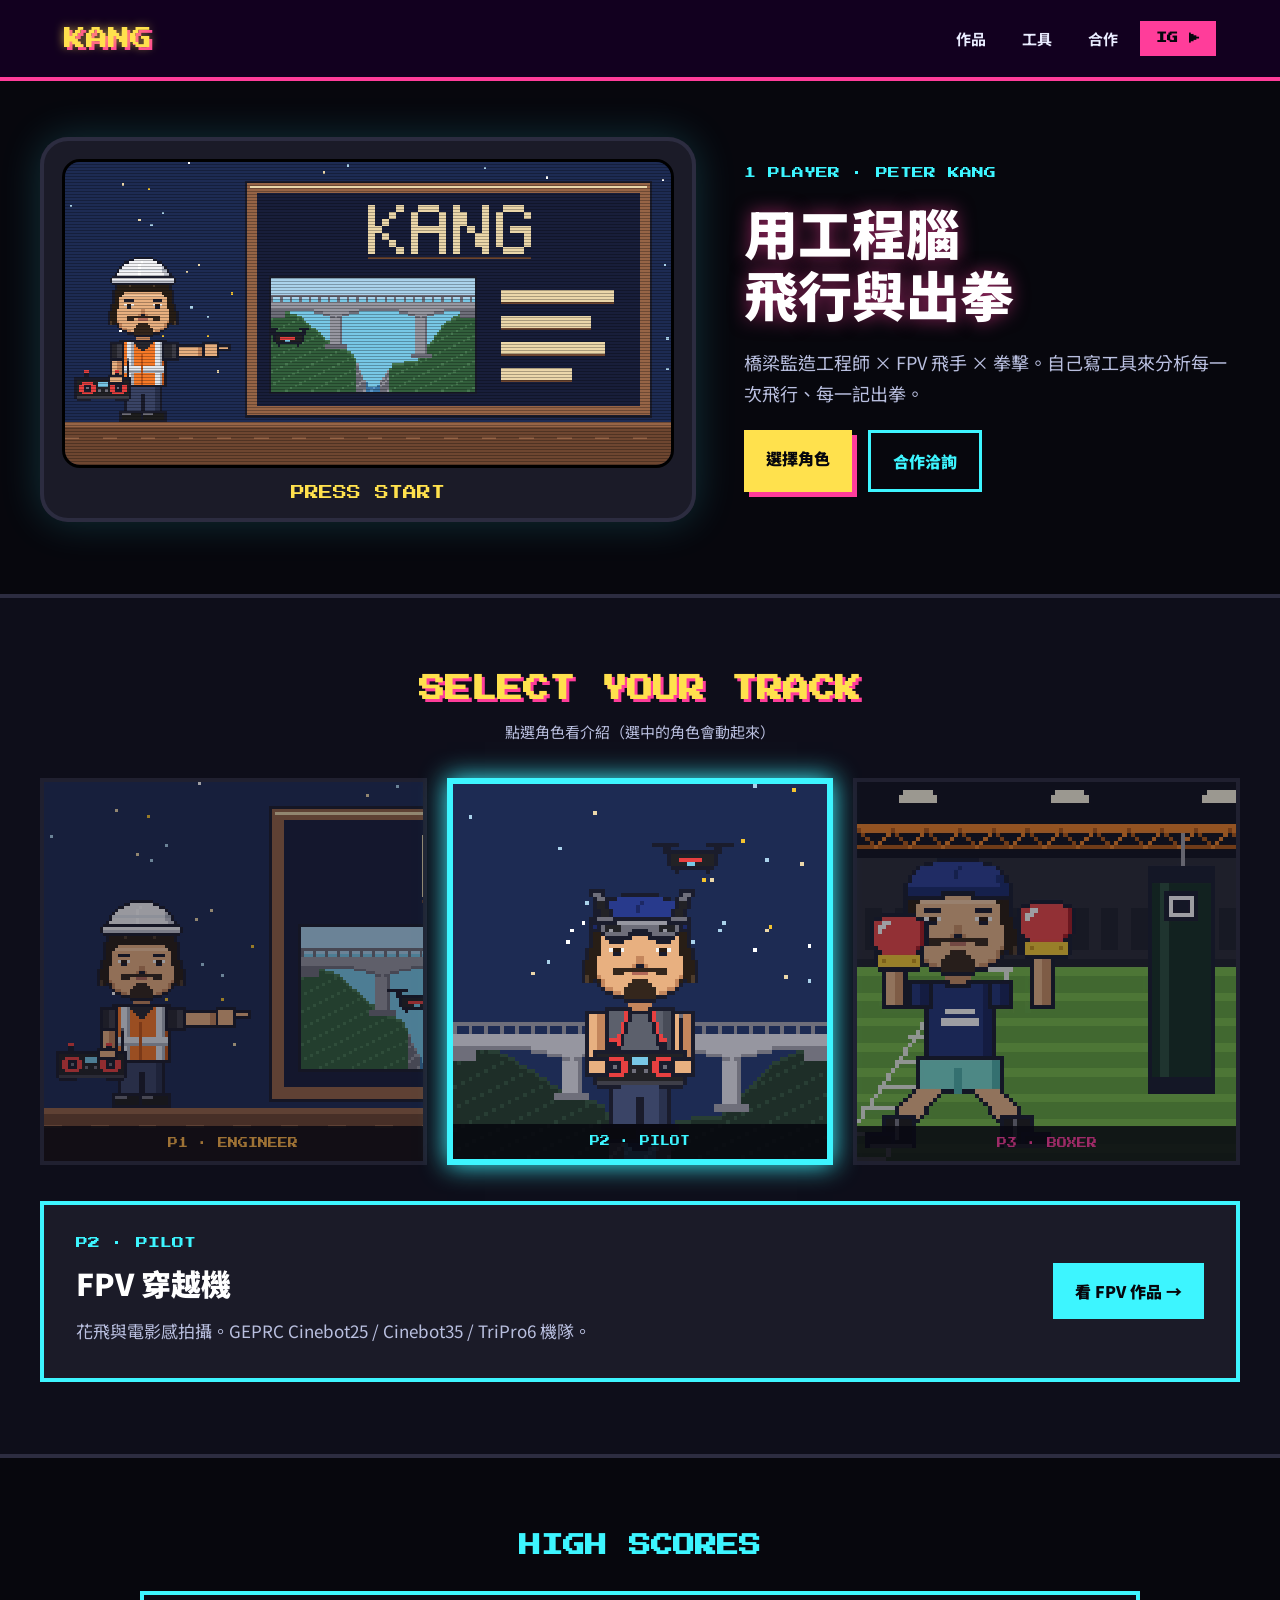
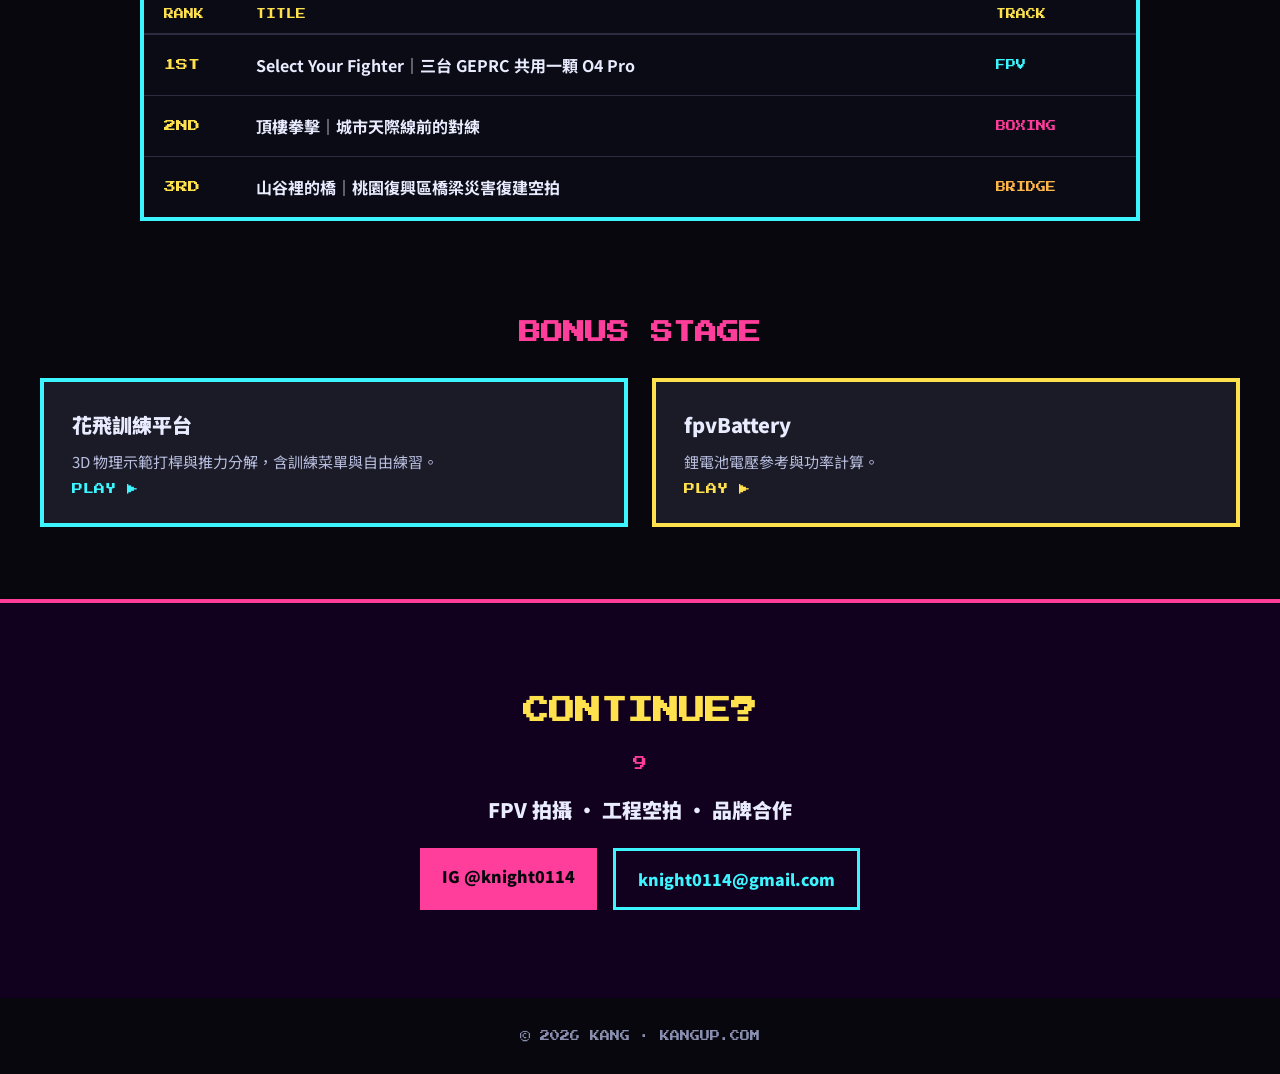
==== index.html @ 14c76903 "kangup.com 個人網站 v0 Co-Authored-By: Claude Sonnet 5.5 <noreply@anthropic.com>  Claude-Session: https:" ====
<!doctype html>
<html lang="zh-Hant">
<head>
<meta charset="utf-8">
<meta name="viewport" content="width=device-width, initial-scale=1">
<title>KANG｜用工程腦飛行與出拳</title>
<meta name="description" content="KANG：橋梁監造工程師 × FPV 飛手 × 拳擊。自己寫工具來分析每一次飛行、每一記出拳。">
<meta property="og:type" content="website">
<meta property="og:title" content="KANG｜用工程腦飛行與出拳">
<meta property="og:description" content="橋梁監造工程師 × FPV 飛手 × 拳擊。">
<meta property="og:image" content="https://kangup.com/assets/kang_banner_hd_final.png">
<link rel="icon" href="assets/kang_favicon_v2.ico">
<link rel="preconnect" href="https://fonts.googleapis.com">
<link rel="preconnect" href="https://fonts.gstatic.com" crossorigin>
<link href="https://fonts.googleapis.com/css2?family=Press+Start+2P&amp;family=Noto+Sans+TC:wght@400;700;900&amp;display=swap" rel="stylesheet">
<link rel="stylesheet" href="css/style.css">
<script type="module" src="js/select.js"></script>
<script type="module" src="js/works.js"></script>
</head>
<body>
<header class="site-header">
  <nav class="nav">
    <a class="logo" href="#top">KANG</a>
    <div class="nav-links">
      <a href="#works">作品</a>
      <a href="#tools">工具</a>
      <a href="#contact">合作</a>
      <a class="ig" href="https://instagram.com/knight0114">IG ▶</a>
    </div>
  </nav>
</header>

<section id="top" class="hero">
  <div class="wrap">
    <div class="cabinet">
      <div class="screen crt">
        <img src="assets/kang_banner_anim_v2.gif" alt="KANG 像素橫幅：戴工程帽的 KANG 指向看板，無人機飛過山谷橋">
      </div>
      <p class="press blink">PRESS START</p>
    </div>
    <div class="hero-text">
      <p class="tag">1 PLAYER · PETER KANG</p>
      <h1>用工程腦<br>飛行與出拳</h1>
      <p class="lead">橋梁監造工程師 × FPV 飛手 × 拳擊。自己寫工具來分析每一次飛行、每一記出拳。</p>
      <div class="btns">
        <a class="btn btn-yellow" href="#select">選擇角色</a>
        <a class="btn btn-line" href="#contact">合作洽詢</a>
      </div>
    </div>
  </div>
</section>

<section id="select" class="select">
  <div class="wrap">
    <div class="select-head">
      <h2>SELECT YOUR TRACK</h2>
      <p>點選角色看介紹（選中的角色會動起來）</p>
    </div>
    <div class="tracks">
      <button type="button" class="sel p1" data-id="p1" aria-pressed="false" aria-label="選擇工程" style="--pos:left center">
        <img class="still" src="assets/kang_banner_hd_final.png" alt="">
        <img class="anim" src="assets/kang_banner_anim_v2.gif" alt="">
        <span class="tagbar">P1 · ENGINEER</span>
      </button>
      <button type="button" class="sel p2" data-id="p2" aria-pressed="true" aria-label="選擇 FPV">
        <img class="still" src="assets/kang_avatar_static.png" alt="">
        <img class="anim" src="assets/kang_avatar_anim_v2.gif" alt="">
        <span class="tagbar">P2 · PILOT</span>
      </button>
      <button type="button" class="sel p3" data-id="p3" aria-pressed="false" aria-label="選擇拳擊">
        <img class="still" src="assets/kang_boxing_guard_side.png" alt="">
        <img class="anim" src="assets/kang_boxing_punch_side.gif" alt="">
        <span class="tagbar">P3 · BOXER</span>
      </button>
    </div>
    <div class="panels">
      <article class="panel p1" data-id="p1">
        <div class="panel-body">
          <p class="code">P1 · ENGINEER</p>
          <h3>工程</h3>
          <p class="desc">橋梁監造工程師，參與桃園復興區橋梁災害復建。</p>
        </div>
        <a class="btn" href="https://instagram.com/knight0114">看工地空拍 →</a>
      </article>
      <article class="panel p2" data-id="p2">
        <div class="panel-body">
          <p class="code">P2 · PILOT</p>
          <h3>FPV 穿越機</h3>
          <p class="desc">花飛與電影感拍攝。GEPRC Cinebot25 / Cinebot35 / TriPro6 機隊。</p>
        </div>
        <a class="btn" href="fpv/">看 FPV 作品 →</a>
      </article>
      <article class="panel p3" data-id="p3">
        <div class="panel-body">
          <p class="code">P3 · BOXER</p>
          <h3>拳擊</h3>
          <p class="desc">每週訓練日記，用姿態分析看自己的出拳。</p>
        </div>
        <a class="btn" href="https://instagram.com/knight0114">看訓練紀錄 →</a>
      </article>
    </div>
  </div>
</section>

<section id="works" class="scores">
  <div class="wrap">
    <h2 class="h-px">HIGH SCORES</h2>
    <div class="board" data-works="featured"></div>
    <noscript><p class="noscript">需要啟用 JavaScript 才能顯示作品榜；也可直接到 <a href="https://instagram.com/knight0114">IG</a> 看。</p></noscript>
  </div>
</section>

<section id="tools" class="bonus">
  <div class="wrap">
    <h2 class="h-px">BONUS STAGE</h2>
    <div class="cards">
      <a class="card" href="https://kang666-hub.github.io/fpv-trainer/">
        <h3>花飛訓練平台</h3>
        <p>3D 物理示範打桿與推力分解，含訓練菜單與自由練習。</p>
        <span class="go">PLAY ▶</span>
      </a>
      <a class="card yellow" href="https://kang666-hub.github.io/fpvBattery/">
        <h3>fpvBattery</h3>
        <p>鋰電池電壓參考與功率計算。</p>
        <span class="go">PLAY ▶</span>
      </a>
    </div>
  </div>
</section>

<section id="contact" class="contact">
  <div class="wrap">
    <h2>CONTINUE?</h2>
    <p class="count blink">9</p>
    <p class="sub">FPV 拍攝 · 工程空拍 · 品牌合作</p>
    <div class="btns">
      <a class="btn btn-pink" href="https://instagram.com/knight0114">IG @knight0114</a>
      <a class="btn btn-line" href="mailto:knight0114@gmail.com">knight0114@gmail.com</a>
    </div>
  </div>
</section>

<footer class="site-footer">© 2026 KANG · KANGUP.COM</footer>
</body>
</html>
---- css/style.css ----
/* KANG 個人網站共用樣式（色彩取自 A2 設計稿） */
:root{
  --bg:#07070d;--panel:#1b1b28;--panel-2:#0e0e1a;--line:#2c2c40;--marquee:#12001f;
  --pink:#ff3d9a;--cyan:#3df5ff;--yellow:#ffe14d;--orange:#ffb547;--text:#e9ecff;--muted:#b9bfdf;
  --px:'Press Start 2P',monospace;
}
*{box-sizing:border-box}
html{scroll-behavior:smooth}
body{margin:0;background:var(--bg);color:var(--text);font-family:'Noto Sans TC',sans-serif;min-height:100vh;overflow-x:hidden}
a{color:var(--cyan)}a:hover{color:#fff}
img{image-rendering:pixelated}
:focus-visible{outline:3px solid var(--yellow);outline-offset:3px}
h1,h2,h3,p{margin:0}
.px{font-family:var(--px)}

.crt{position:relative}
.crt::after{content:"";position:absolute;inset:0;pointer-events:none;background:repeating-linear-gradient(0deg,rgba(0,0,0,.28) 0,rgba(0,0,0,.28) 1px,transparent 1px,transparent 3px)}
@keyframes blink{0%,49%{opacity:1}50%,100%{opacity:0}}
.blink{animation:blink 1.1s steps(1) infinite}
@media (prefers-reduced-motion:reduce){.blink{animation:none}}

/* 導覽列 */
.site-header{background:var(--marquee);border-bottom:4px solid var(--pink)}
.nav{max-width:1200px;margin:0 auto;padding:16px 24px;display:flex;flex-wrap:wrap;align-items:center;justify-content:space-between;gap:16px}
.logo{font-family:var(--px);font-size:22px;text-decoration:none;color:var(--yellow);text-shadow:0 0 10px rgba(255,225,77,.7),3px 3px 0 var(--pink)}
.nav-links{display:flex;flex-wrap:wrap;gap:8px;align-items:center}
.nav-links a{padding:12px 14px;font-size:15px;font-weight:700;text-decoration:none;color:var(--text)}
.nav-links a.ig{padding:12px 16px;font-family:var(--px);font-size:11px;background:var(--pink);color:var(--bg)}

section{padding:72px 24px}
.wrap{max-width:1200px;margin:0 auto}
.h-px{font-family:var(--px);line-height:1.5;text-align:center}

/* 主視覺 */
.hero{padding:56px 24px 72px}
.hero .wrap{display:flex;flex-wrap:wrap;gap:48px;align-items:center}
.cabinet{flex:1 1 560px;min-width:0;background:var(--panel);border-radius:28px;padding:22px;box-shadow:inset 0 0 0 4px var(--line),0 0 40px rgba(61,245,255,.18)}
.screen{border-radius:18px;overflow:hidden;background:#0b1230;border:3px solid #000}
.screen img{width:100%;height:auto;display:block}
.press{margin-top:18px;text-align:center;font-family:var(--px);font-size:14px;color:var(--yellow)}
.hero-text{flex:1 1 400px;min-width:0;display:flex;flex-direction:column;gap:22px}
.hero-text .tag{font-family:var(--px);font-size:12px;color:var(--cyan)}
.hero-text h1{font-size:54px;line-height:1.15;font-weight:900;color:#fff;text-shadow:0 0 18px rgba(255,61,154,.55)}
.hero-text .lead{font-size:18px;line-height:1.7;color:var(--muted)}
.btns{display:flex;flex-wrap:wrap;gap:16px}
.btn{display:inline-block;padding:16px 22px;font-weight:900;text-decoration:none;font-size:16px}
.btn-yellow{background:var(--yellow);color:var(--bg);box-shadow:5px 5px 0 var(--pink)}
.btn-yellow:hover{color:var(--bg)}
.btn-line{border:3px solid var(--cyan);color:var(--cyan)}
.btn-pink{background:var(--pink);color:var(--bg)}
.btn-pink:hover{color:var(--bg)}

/* 選角 */
.select{background:var(--panel-2);border-top:4px solid var(--line);border-bottom:4px solid var(--line)}
.select .wrap{display:flex;flex-direction:column;gap:36px}
.select-head{display:flex;flex-direction:column;gap:12px;align-items:center;text-align:center}
.select-head h2{font-family:var(--px);font-size:26px;line-height:1.5;color:var(--yellow);text-shadow:3px 3px 0 var(--pink)}
.select-head p{font-size:15px;color:var(--muted)}
.tracks{display:grid;grid-template-columns:repeat(3,minmax(0,1fr));gap:20px}
.sel{position:relative;aspect-ratio:1/1;padding:0;background:#0b1230;overflow:hidden;border:4px solid var(--line);opacity:.6;cursor:pointer;font:inherit;color:inherit;min-width:0}
.sel img{position:absolute;inset:0;width:100%;height:100%;object-fit:cover;object-position:var(--pos,center)}
.sel .anim{opacity:0}
.sel .tagbar{position:absolute;left:0;right:0;bottom:0;padding:10px 4px;background:rgba(7,7,13,.85);color:var(--c);font-family:var(--px);font-size:10px;text-align:center;line-height:1.5}
.js .sel[aria-pressed="true"]{border-width:6px;border-color:var(--c);box-shadow:0 0 24px var(--c);opacity:1}
.js .sel[aria-pressed="true"] .anim{opacity:1}
.js .sel[aria-pressed="true"] .still{opacity:0}
/* 無 JS：全部顯示靜態圖，不降低亮度 */
html:not(.js) .sel{opacity:1;cursor:default}
.panels{display:flex;flex-direction:column;gap:20px}
.panel{background:var(--panel);border:4px solid var(--c);padding:32px;display:flex;flex-wrap:wrap;gap:24px;align-items:center;justify-content:space-between}
.js .panel[hidden]{display:none}
.panel-body{flex:1 1 420px;min-width:0;display:flex;flex-direction:column;gap:12px}
.panel .code{font-family:var(--px);font-size:12px;color:var(--c)}
.panel h3{font-size:30px;font-weight:900;color:#fff}
.panel .desc{font-size:17px;line-height:1.7;color:var(--muted)}
.panel .btn{background:var(--c);color:var(--bg)}
.p1{--c:var(--orange)}.p2{--c:var(--cyan)}.p3{--c:var(--pink)}

/* HIGH SCORES */
.scores .wrap{max-width:1000px;display:flex;flex-direction:column;gap:28px}
.scores h2{font-size:22px;color:var(--cyan)}
.board{border:4px solid var(--cyan);background:#0b0b16;font-size:16px}
.row{display:grid;grid-template-columns:80px minmax(0,1fr) 120px;gap:12px;padding:18px 20px;text-decoration:none;color:var(--text);border-bottom:1px solid var(--line);align-items:center}
.row:last-child{border-bottom:0}
.row.head{padding:14px 20px;font-family:var(--px);font-size:10px;color:var(--yellow);border-bottom:2px solid var(--line)}
.row .rank{font-family:var(--px);font-size:12px;color:var(--yellow)}
.row .ttl{font-weight:700;overflow-wrap:anywhere}
.row .trk{font-family:var(--px);font-size:10px}
.t-fpv{color:var(--cyan)}.t-boxing{color:var(--pink)}.t-engineering{color:var(--orange)}

/* BONUS / 卡片 */
.bonus{padding:24px 24px 72px}
.bonus h2{font-size:22px;color:var(--pink);margin-bottom:28px}
.cards{display:grid;grid-template-columns:repeat(auto-fit,minmax(min(300px,100%),1fr));gap:24px}
.card{text-decoration:none;color:var(--text);background:var(--panel);border:4px solid var(--cyan);padding:28px;display:flex;flex-direction:column;gap:10px;min-width:0}
.card.yellow{border-color:var(--yellow)}
.card h3{font-size:20px;font-weight:900}
.card p{font-size:15px;line-height:1.7;color:var(--muted)}
.card .go{font-family:var(--px);font-size:11px;color:var(--cyan)}
.card.yellow .go{color:var(--yellow)}
.card .thumb{aspect-ratio:16/9;background:var(--panel-2);border:2px dashed var(--line);display:flex;align-items:center;justify-content:center;color:var(--muted);font-size:14px;overflow:hidden}
.card .thumb img{width:100%;height:100%;object-fit:cover}
.card.soon{opacity:.85}
.card.soon .go{color:var(--muted)}

/* CONTINUE */
.contact{padding:88px 24px;background:var(--marquee);border-top:4px solid var(--pink)}
.contact .wrap{max-width:900px;display:flex;flex-direction:column;gap:24px;align-items:center;text-align:center}
.contact h2{font-family:var(--px);font-size:26px;line-height:1.6;color:var(--yellow)}
.contact .count{font-family:var(--px);font-size:14px;color:var(--pink)}
.contact .sub{font-size:20px;font-weight:900}
.contact .btns{justify-content:center}
.contact .btn{overflow-wrap:anywhere}

footer.site-footer{padding:28px 24px;text-align:center;font-family:var(--px);font-size:10px;color:#8a8fb0;line-height:2}

/* 內頁 */
.page{padding:56px 24px 72px}
.page .wrap{display:flex;flex-direction:column;gap:40px}
.page h1{font-family:var(--px);font-size:26px;line-height:1.5;color:var(--yellow);text-shadow:3px 3px 0 var(--pink)}
.page h2{font-family:var(--px);font-size:16px;line-height:1.6;color:var(--cyan)}
.page .intro{font-size:17px;line-height:1.7;color:var(--muted)}
.fleet{list-style:none;margin:16px 0 0;padding:0;display:grid;grid-template-columns:repeat(auto-fit,minmax(min(220px,100%),1fr));gap:12px}
.fleet li{background:var(--panel);border-left:6px solid var(--cyan);padding:14px 16px;font-weight:700}
.noscript{color:var(--muted)}

@media (max-width:600px){
  section{padding:48px 16px}
  .hero{padding:32px 16px 48px}
  .nav{padding:12px 16px}
  .hero .wrap{gap:28px}
  .cabinet{padding:12px;border-radius:18px}
  .hero-text h1{font-size:36px}
  .hero-text .lead{font-size:16px}
  .select-head h2{font-size:15px}
  .tracks{gap:8px}
  .sel{border-width:3px}
  .js .sel[aria-pressed="true"]{border-width:4px}
  .sel .tagbar{font-size:7px;padding:8px 2px}
  .panel{padding:20px}
  .panel h3{font-size:24px}
  .row{grid-template-columns:44px minmax(0,1fr) 62px;gap:8px;padding:14px 12px}
  .row .rank{font-size:9px}
  .row .trk,.row.head{font-size:8px}
  .row.head{padding:12px}
  .scores h2,.bonus h2{font-size:16px}
  .contact h2{font-size:18px}
  .card{padding:20px}
  .page h1{font-size:18px}
  .footer-text{font-size:8px}
}
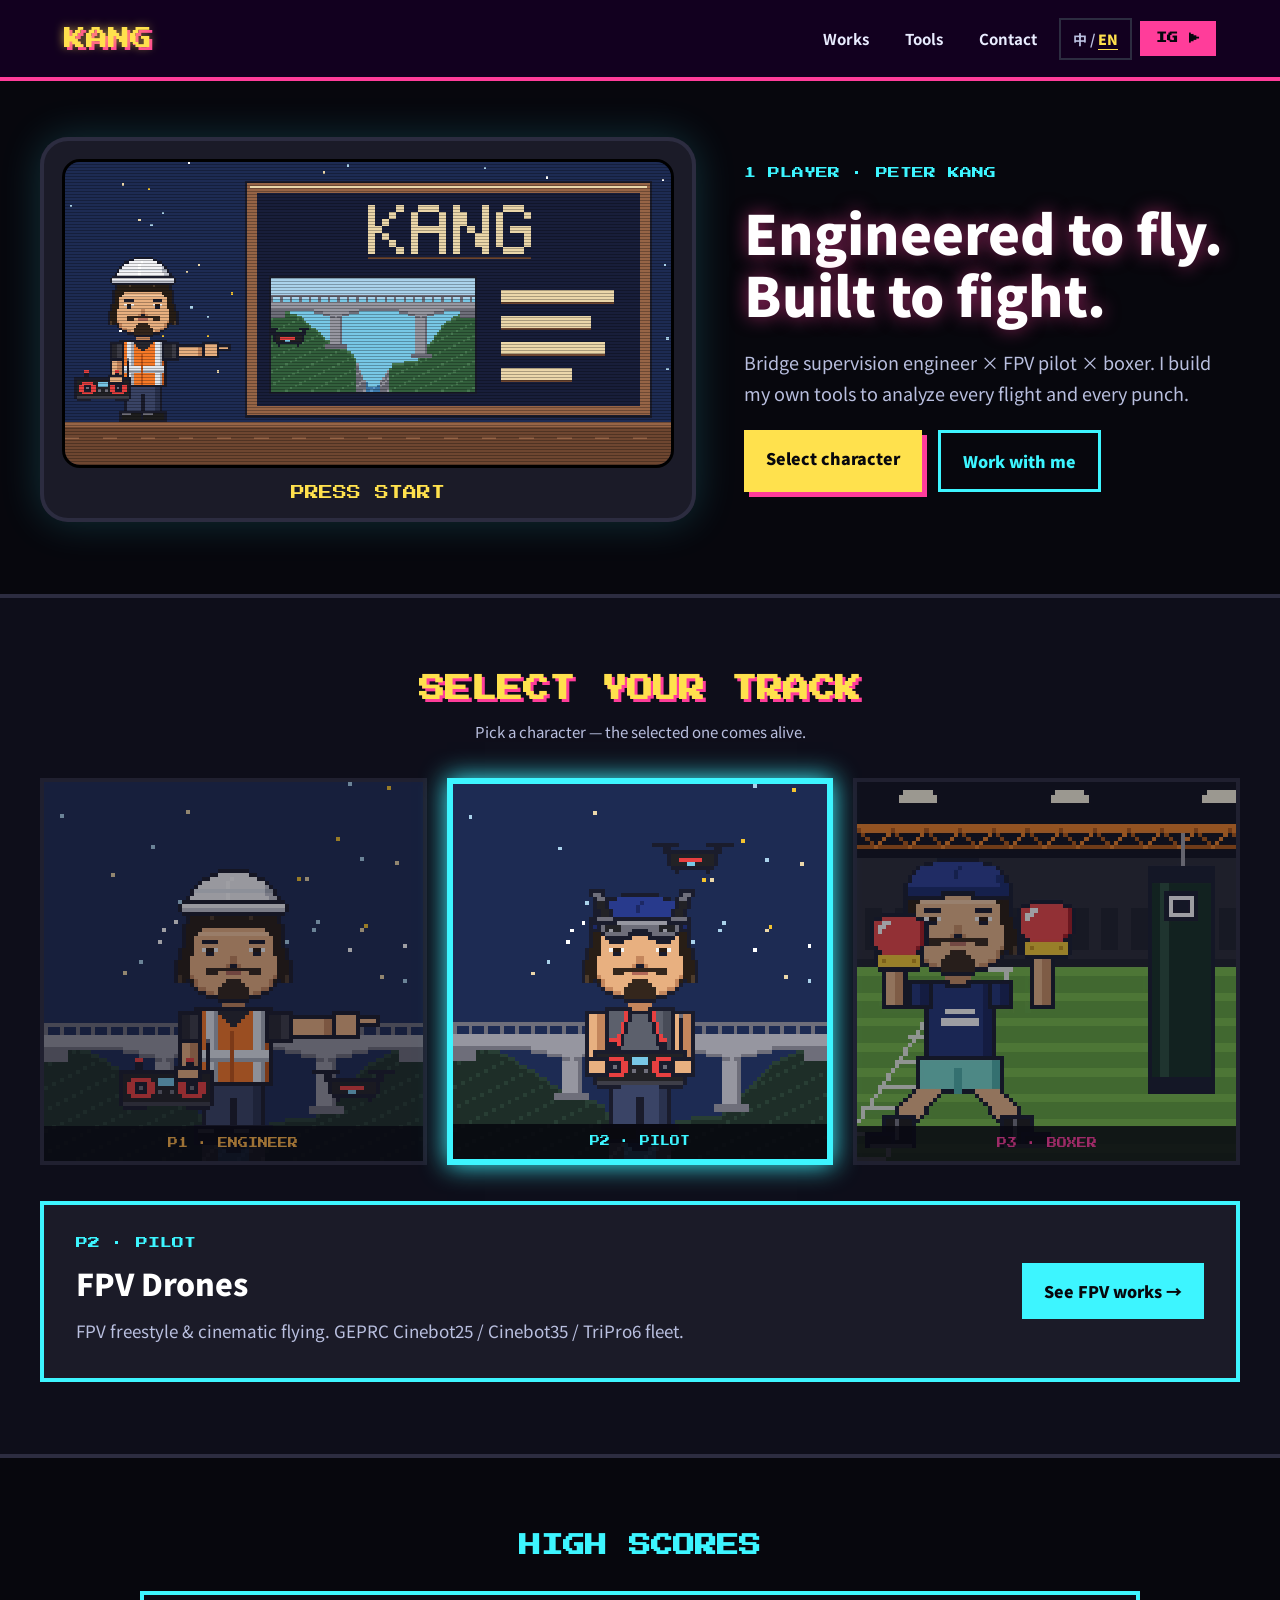
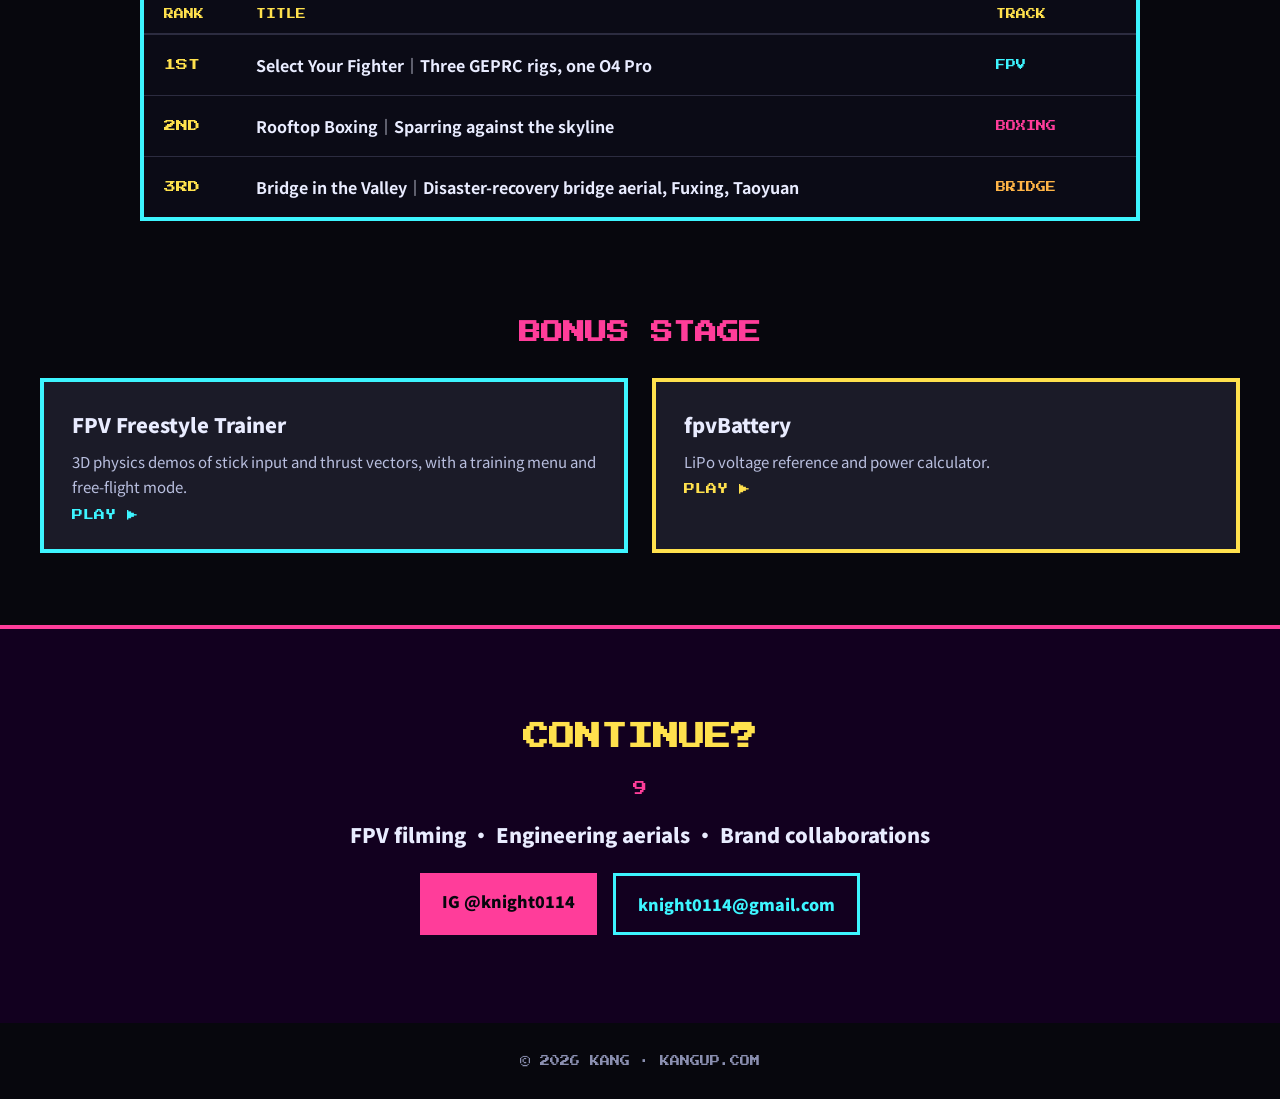
==== commit c2e52e68: "v0.1：P1 改用方形工程師素材、加入中英切換與手機導覽列調整 Co-Authored-By: Claude Sonnet 5.5 <noreply@anthropic.com>  Claude-S" ====
--- a/index.html
+++ b/index.html
@@ -3,17 +3,18 @@
 <head>
 <meta charset="utf-8">
 <meta name="viewport" content="width=device-width, initial-scale=1">
-<title>KANG｜用工程腦飛行與出拳</title>
-<meta name="description" content="KANG：橋梁監造工程師 × FPV 飛手 × 拳擊。自己寫工具來分析每一次飛行、每一記出拳。">
+<title data-i18n="home.title">KANG｜用工程腦飛行與出拳</title>
+<meta name="description" data-i18n-content="home.desc" content="KANG：橋梁監造工程師 × FPV 飛手 × 拳擊。自己寫工具來分析每一次飛行、每一記出拳。">
 <meta property="og:type" content="website">
-<meta property="og:title" content="KANG｜用工程腦飛行與出拳">
-<meta property="og:description" content="橋梁監造工程師 × FPV 飛手 × 拳擊。">
+<meta property="og:title" data-i18n-content="home.title" content="KANG｜用工程腦飛行與出拳">
+<meta property="og:description" data-i18n-content="home.ogdesc" content="橋梁監造工程師 × FPV 飛手 × 拳擊。">
 <meta property="og:image" content="https://kangup.com/assets/kang_banner_hd_final.png">
 <link rel="icon" href="assets/kang_favicon_v2.ico">
 <link rel="preconnect" href="https://fonts.googleapis.com">
 <link rel="preconnect" href="https://fonts.gstatic.com" crossorigin>
 <link href="https://fonts.googleapis.com/css2?family=Press+Start+2P&amp;family=Noto+Sans+TC:wght@400;700;900&amp;display=swap" rel="stylesheet">
 <link rel="stylesheet" href="css/style.css">
+<script type="module" src="js/i18n.js"></script>
 <script type="module" src="js/select.js"></script>
 <script type="module" src="js/works.js"></script>
 </head>
@@ -22,9 +23,10 @@
   <nav class="nav">
     <a class="logo" href="#top">KANG</a>
     <div class="nav-links">
-      <a href="#works">作品</a>
-      <a href="#tools">工具</a>
-      <a href="#contact">合作</a>
+      <a href="#works" data-i18n="nav.works">作品</a>
+      <a href="#tools" data-i18n="nav.tools">工具</a>
+      <a href="#contact" data-i18n="nav.contact">合作</a>
+      <button type="button" class="lang" id="lang-toggle" aria-label="切換語言 / Switch language"><span class="l-zh">中</span> / <span class="l-en">EN</span></button>
       <a class="ig" href="https://instagram.com/knight0114">IG ▶</a>
     </div>
   </nav>
@@ -34,17 +36,17 @@
   <div class="wrap">
     <div class="cabinet">
       <div class="screen crt">
-        <img src="assets/kang_banner_anim_v2.gif" alt="KANG 像素橫幅：戴工程帽的 KANG 指向看板，無人機飛過山谷橋">
+        <img src="assets/kang_banner_anim_v2.gif" data-i18n-alt="hero.alt" alt="KANG 像素橫幅：戴工程帽的 KANG 指向看板，無人機飛過山谷橋">
       </div>
       <p class="press blink">PRESS START</p>
     </div>
     <div class="hero-text">
       <p class="tag">1 PLAYER · PETER KANG</p>
-      <h1>用工程腦<br>飛行與出拳</h1>
-      <p class="lead">橋梁監造工程師 × FPV 飛手 × 拳擊。自己寫工具來分析每一次飛行、每一記出拳。</p>
+      <h1 data-i18n-html="hero.h1">用工程腦<br>飛行與出拳</h1>
+      <p class="lead" data-i18n="hero.lead">橋梁監造工程師 × FPV 飛手 × 拳擊。自己寫工具來分析每一次飛行、每一記出拳。</p>
       <div class="btns">
-        <a class="btn btn-yellow" href="#select">選擇角色</a>
-        <a class="btn btn-line" href="#contact">合作洽詢</a>
+        <a class="btn btn-yellow" href="#select" data-i18n="hero.btn.select">選擇角色</a>
+        <a class="btn btn-line" href="#contact" data-i18n="hero.btn.contact">合作洽詢</a>
       </div>
     </div>
   </div>
@@ -54,20 +56,20 @@
   <div class="wrap">
     <div class="select-head">
       <h2>SELECT YOUR TRACK</h2>
-      <p>點選角色看介紹（選中的角色會動起來）</p>
+      <p data-i18n="select.hint">點選角色看介紹（選中的角色會動起來）</p>
     </div>
     <div class="tracks">
-      <button type="button" class="sel p1" data-id="p1" aria-pressed="false" aria-label="選擇工程" style="--pos:left center">
-        <img class="still" src="assets/kang_banner_hd_final.png" alt="">
-        <img class="anim" src="assets/kang_banner_anim_v2.gif" alt="">
+      <button type="button" class="sel p1" data-id="p1" aria-pressed="false" data-i18n-aria="p1.aria" aria-label="選擇工程">
+        <img class="still" src="assets/kang_engineer_static.png" alt="">
+        <img class="anim" src="assets/kang_engineer_anim.gif" alt="">
         <span class="tagbar">P1 · ENGINEER</span>
       </button>
-      <button type="button" class="sel p2" data-id="p2" aria-pressed="true" aria-label="選擇 FPV">
+      <button type="button" class="sel p2" data-id="p2" aria-pressed="true" data-i18n-aria="p2.aria" aria-label="選擇 FPV">
         <img class="still" src="assets/kang_avatar_static.png" alt="">
         <img class="anim" src="assets/kang_avatar_anim_v2.gif" alt="">
         <span class="tagbar">P2 · PILOT</span>
       </button>
-      <button type="button" class="sel p3" data-id="p3" aria-pressed="false" aria-label="選擇拳擊">
+      <button type="button" class="sel p3" data-id="p3" aria-pressed="false" data-i18n-aria="p3.aria" aria-label="選擇拳擊">
         <img class="still" src="assets/kang_boxing_guard_side.png" alt="">
         <img class="anim" src="assets/kang_boxing_punch_side.gif" alt="">
         <span class="tagbar">P3 · BOXER</span>
@@ -77,26 +79,26 @@
       <article class="panel p1" data-id="p1">
         <div class="panel-body">
           <p class="code">P1 · ENGINEER</p>
-          <h3>工程</h3>
-          <p class="desc">橋梁監造工程師，參與桃園復興區橋梁災害復建。</p>
+          <h3 data-i18n="p1.title">工程</h3>
+          <p class="desc" data-i18n="p1.desc">橋梁監造工程師，參與桃園復興區橋梁災害復建。</p>
         </div>
-        <a class="btn" href="https://instagram.com/knight0114">看工地空拍 →</a>
+        <a class="btn" href="https://instagram.com/knight0114" data-i18n="p1.cta">看工地空拍 →</a>
       </article>
       <article class="panel p2" data-id="p2">
         <div class="panel-body">
           <p class="code">P2 · PILOT</p>
-          <h3>FPV 穿越機</h3>
-          <p class="desc">花飛與電影感拍攝。GEPRC Cinebot25 / Cinebot35 / TriPro6 機隊。</p>
+          <h3 data-i18n="p2.title">FPV 穿越機</h3>
+          <p class="desc" data-i18n="p2.desc">花飛與電影感拍攝。GEPRC Cinebot25 / Cinebot35 / TriPro6 機隊。</p>
         </div>
-        <a class="btn" href="fpv/">看 FPV 作品 →</a>
+        <a class="btn" href="fpv/" data-i18n="p2.cta">看 FPV 作品 →</a>
       </article>
       <article class="panel p3" data-id="p3">
         <div class="panel-body">
           <p class="code">P3 · BOXER</p>
-          <h3>拳擊</h3>
-          <p class="desc">每週訓練日記，用姿態分析看自己的出拳。</p>
+          <h3 data-i18n="p3.title">拳擊</h3>
+          <p class="desc" data-i18n="p3.desc">每週訓練日記，用姿態分析看自己的出拳。</p>
         </div>
-        <a class="btn" href="https://instagram.com/knight0114">看訓練紀錄 →</a>
+        <a class="btn" href="https://instagram.com/knight0114" data-i18n="p3.cta">看訓練紀錄 →</a>
       </article>
     </div>
   </div>
@@ -115,13 +117,13 @@
     <h2 class="h-px">BONUS STAGE</h2>
     <div class="cards">
       <a class="card" href="https://kang666-hub.github.io/fpv-trainer/">
-        <h3>花飛訓練平台</h3>
-        <p>3D 物理示範打桿與推力分解，含訓練菜單與自由練習。</p>
+        <h3 data-i18n="bonus.trainer.title">花飛訓練平台</h3>
+        <p data-i18n="bonus.trainer.desc">3D 物理示範打桿與推力分解，含訓練菜單與自由練習。</p>
         <span class="go">PLAY ▶</span>
       </a>
       <a class="card yellow" href="https://kang666-hub.github.io/fpvBattery/">
         <h3>fpvBattery</h3>
-        <p>鋰電池電壓參考與功率計算。</p>
+        <p data-i18n="bonus.battery.desc">鋰電池電壓參考與功率計算。</p>
         <span class="go">PLAY ▶</span>
       </a>
     </div>
@@ -132,7 +134,7 @@
   <div class="wrap">
     <h2>CONTINUE?</h2>
     <p class="count blink">9</p>
-    <p class="sub">FPV 拍攝 · 工程空拍 · 品牌合作</p>
+    <p class="sub" data-i18n="contact.sub">FPV 拍攝 · 工程空拍 · 品牌合作</p>
     <div class="btns">
       <a class="btn btn-pink" href="https://instagram.com/knight0114">IG @knight0114</a>
       <a class="btn btn-line" href="mailto:knight0114@gmail.com">knight0114@gmail.com</a>
--- a/css/style.css
+++ b/css/style.css
@@ -149,3 +149,22 @@
   .page h1{font-size:18px}
   .footer-text{font-size:8px}
 }
+
+/* 中英切換按鈕（需要 JS，無 JS 時隱藏） */
+.nav-links .lang{display:none;padding:12px 12px;background:transparent;border:2px solid var(--line);color:var(--muted);font:700 14px/1 'Noto Sans TC',sans-serif;cursor:pointer}
+.js .nav-links .lang{display:inline-block}
+.lang:hover{border-color:var(--cyan)}
+html[lang="zh-Hant"] .lang .l-zh,html[lang="en"] .lang .l-en{font-weight:900;color:var(--yellow);text-decoration:underline;text-underline-offset:4px}
+
+/* 手機導覽列：KANG、連結、中/EN、IG 維持同一行 */
+@media (max-width:600px){
+  .nav{flex-wrap:nowrap;gap:6px;padding:10px 12px}
+  .logo{font-size:17px;text-shadow:0 0 8px rgba(255,225,77,.6),2px 2px 0 var(--pink)}
+  .nav-links{flex-wrap:nowrap;gap:2px;min-width:0}
+  .nav-links a{padding:10px 5px;font-size:13px;white-space:nowrap}
+  .nav-links a.ig{padding:10px 8px;font-size:9px}
+  .nav-links .lang{padding:8px 7px;font-size:12px;margin:0 2px;white-space:nowrap}
+}
+@media (max-width:359px){
+  .nav-links a:not(.ig){display:none}
+}
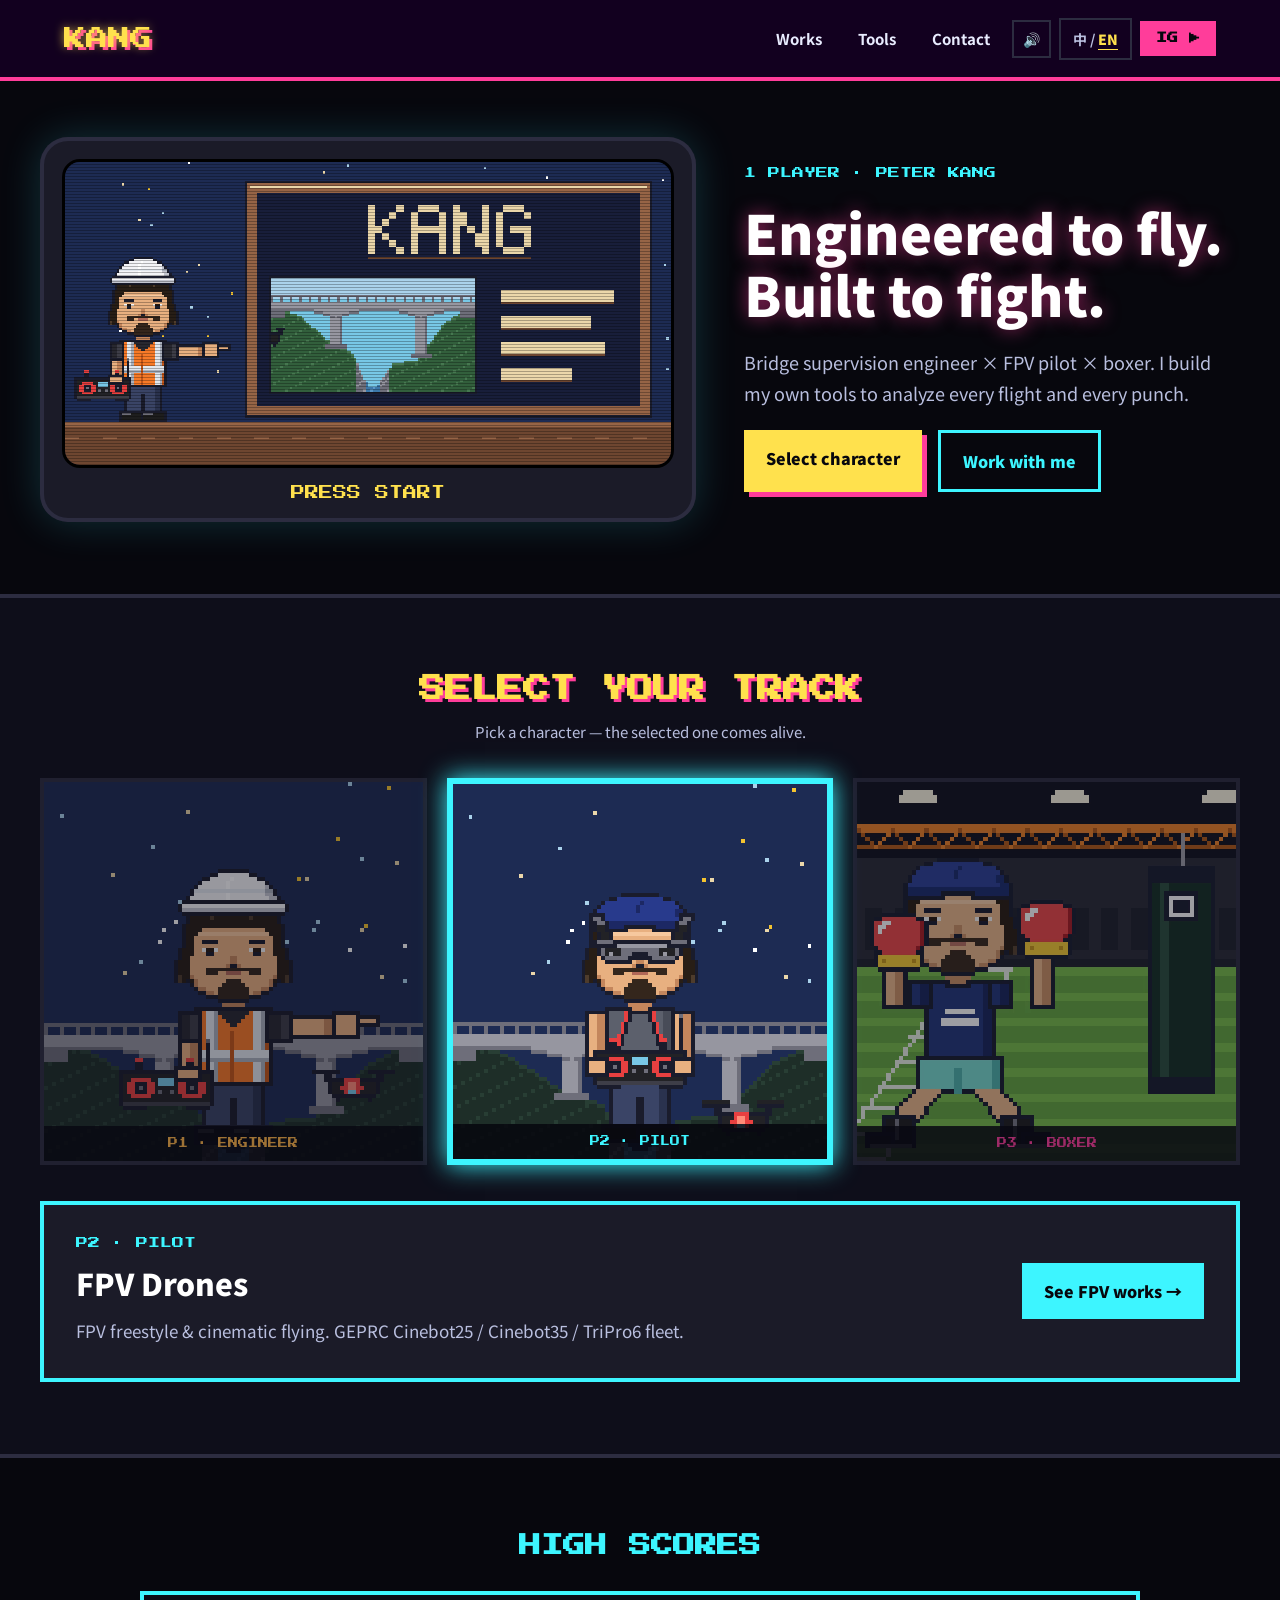
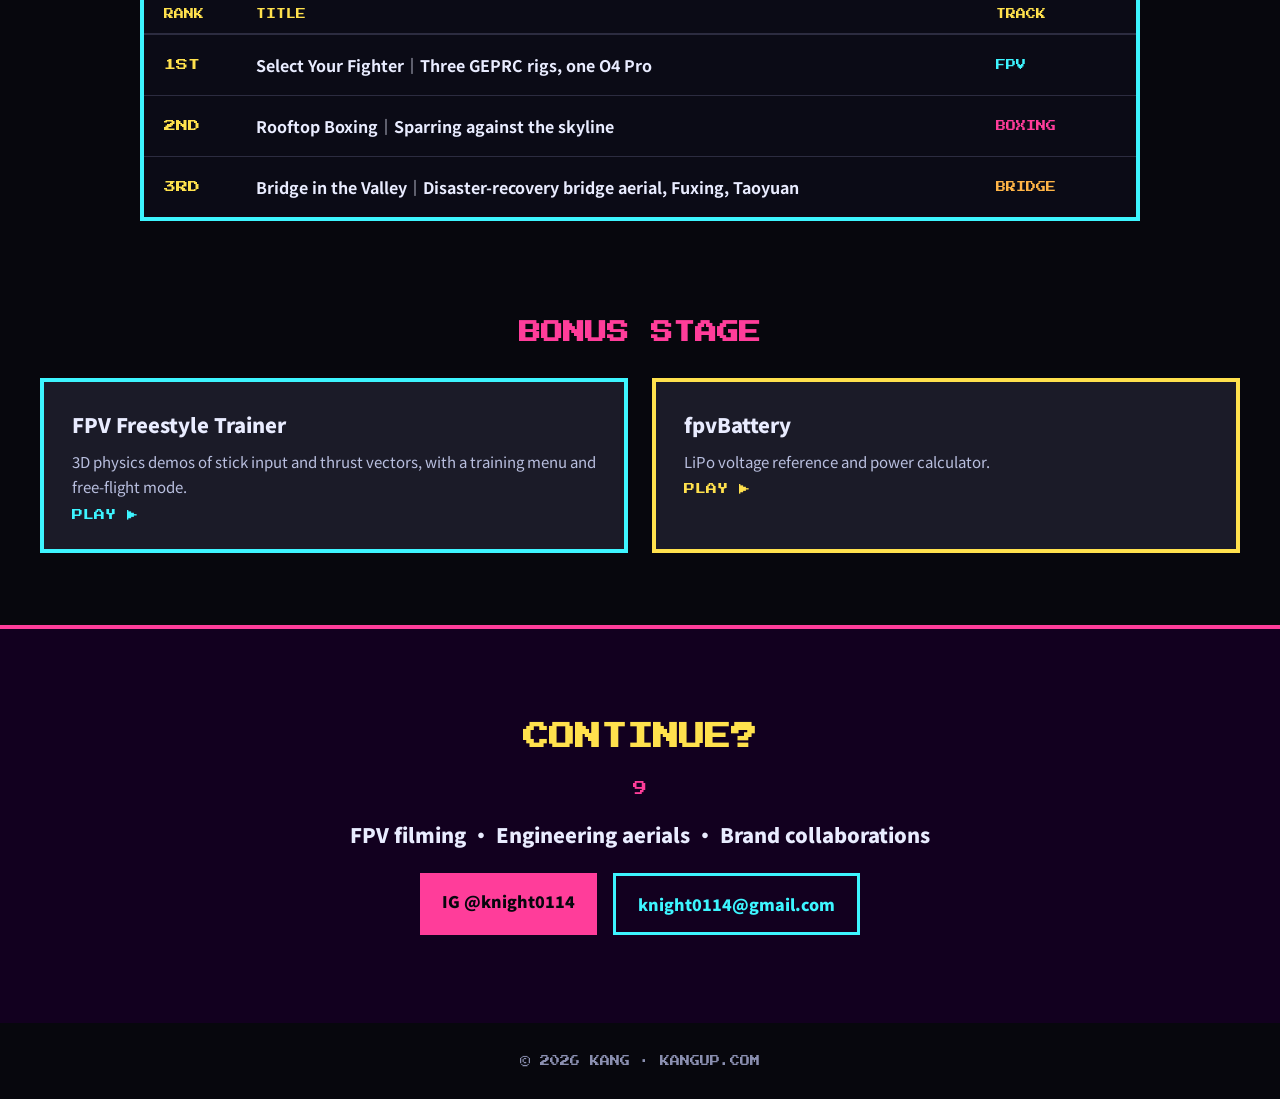
==== commit 0aaf0038: "v0.2：選角動畫（選定動作＋待機循環）與可愛音效 Co-Authored-By: Claude Sonnet 5.5 <noreply@anthropic.com>  Claude-Session:" ====
--- a/index.html
+++ b/index.html
@@ -15,6 +15,7 @@
 <link href="https://fonts.googleapis.com/css2?family=Press+Start+2P&amp;family=Noto+Sans+TC:wght@400;700;900&amp;display=swap" rel="stylesheet">
 <link rel="stylesheet" href="css/style.css">
 <script type="module" src="js/i18n.js"></script>
+<script type="module" src="js/sfx.js"></script>
 <script type="module" src="js/select.js"></script>
 <script type="module" src="js/works.js"></script>
 </head>
@@ -26,6 +27,7 @@
       <a href="#works" data-i18n="nav.works">作品</a>
       <a href="#tools" data-i18n="nav.tools">工具</a>
       <a href="#contact" data-i18n="nav.contact">合作</a>
+      <button type="button" class="sfx" id="sfx-toggle" aria-pressed="true" aria-label="音效開關 / Toggle sound" data-i18n-aria="sfx.aria"><span aria-hidden="true">🔊</span></button>
       <button type="button" class="lang" id="lang-toggle" aria-label="切換語言 / Switch language"><span class="l-zh">中</span> / <span class="l-en">EN</span></button>
       <a class="ig" href="https://instagram.com/knight0114">IG ▶</a>
     </div>
@@ -60,18 +62,15 @@
     </div>
     <div class="tracks">
       <button type="button" class="sel p1" data-id="p1" aria-pressed="false" data-i18n-aria="p1.aria" aria-label="選擇工程">
-        <img class="still" src="assets/kang_engineer_static.png" alt="">
-        <img class="anim" src="assets/kang_engineer_anim.gif" alt="">
+        <img class="still" src="assets/kang_engineer_static_v2.png" alt="">
         <span class="tagbar">P1 · ENGINEER</span>
       </button>
       <button type="button" class="sel p2" data-id="p2" aria-pressed="true" data-i18n-aria="p2.aria" aria-label="選擇 FPV">
-        <img class="still" src="assets/kang_avatar_static.png" alt="">
-        <img class="anim" src="assets/kang_avatar_anim_v2.gif" alt="">
+        <img class="still" src="assets/kang_avatar_static_v2.png" alt="">
         <span class="tagbar">P2 · PILOT</span>
       </button>
       <button type="button" class="sel p3" data-id="p3" aria-pressed="false" data-i18n-aria="p3.aria" aria-label="選擇拳擊">
         <img class="still" src="assets/kang_boxing_guard_side.png" alt="">
-        <img class="anim" src="assets/kang_boxing_punch_side.gif" alt="">
         <span class="tagbar">P3 · BOXER</span>
       </button>
     </div>
--- a/css/style.css
+++ b/css/style.css
@@ -58,12 +58,21 @@
 .select-head p{font-size:15px;color:var(--muted)}
 .tracks{display:grid;grid-template-columns:repeat(3,minmax(0,1fr));gap:20px}
 .sel{position:relative;aspect-ratio:1/1;padding:0;background:#0b1230;overflow:hidden;border:4px solid var(--line);opacity:.6;cursor:pointer;font:inherit;color:inherit;min-width:0}
-.sel img{position:absolute;inset:0;width:100%;height:100%;object-fit:cover;object-position:var(--pos,center)}
-.sel .anim{opacity:0}
+.sel img{position:absolute;inset:0;width:100%;height:100%;object-fit:cover;image-rendering:pixelated}
+/* 兩段式：靜態圖（最下層）→ 選定動作 sprite（播一次，9 格 × 750ms）→ 待機 GIF（JS 建立，從第 0 格開始） */
+.sel .chosen{position:absolute;inset:0;display:none;background-repeat:no-repeat;background-size:900% 100%;background-position:0 0;image-rendering:pixelated}
+.sel[data-phase="chosen"] .chosen{display:block;animation:kang-chosen .75s step-end 1 forwards}
+.sel[data-phase="idle"] .chosen{display:none}
+.p1 .chosen{background-image:url(../assets/kang_select_p1_confirm.png)}
+.p2 .chosen{background-image:url(../assets/kang_select_p2_confirm.png)}
+.p3 .chosen{background-image:url(../assets/kang_select_p3_confirm.png)}
+@keyframes kang-chosen{
+  0%{background-position:0% 0}11.111%{background-position:12.5% 0}22.222%{background-position:25% 0}33.333%{background-position:37.5% 0}
+  44.444%{background-position:50% 0}55.556%{background-position:62.5% 0}66.667%{background-position:75% 0}77.778%{background-position:87.5% 0}
+  88.889%{background-position:100% 0}100%{background-position:100% 0}
+}
 .sel .tagbar{position:absolute;left:0;right:0;bottom:0;padding:10px 4px;background:rgba(7,7,13,.85);color:var(--c);font-family:var(--px);font-size:10px;text-align:center;line-height:1.5}
 .js .sel[aria-pressed="true"]{border-width:6px;border-color:var(--c);box-shadow:0 0 24px var(--c);opacity:1}
-.js .sel[aria-pressed="true"] .anim{opacity:1}
-.js .sel[aria-pressed="true"] .still{opacity:0}
 /* 無 JS：全部顯示靜態圖，不降低亮度 */
 html:not(.js) .sel{opacity:1;cursor:default}
 .panels{display:flex;flex-direction:column;gap:20px}
@@ -158,13 +167,20 @@
 
 /* 手機導覽列：KANG、連結、中/EN、IG 維持同一行 */
 @media (max-width:600px){
-  .nav{flex-wrap:nowrap;gap:6px;padding:10px 12px}
-  .logo{font-size:17px;text-shadow:0 0 8px rgba(255,225,77,.6),2px 2px 0 var(--pink)}
-  .nav-links{flex-wrap:nowrap;gap:2px;min-width:0}
-  .nav-links a{padding:10px 5px;font-size:13px;white-space:nowrap}
-  .nav-links a.ig{padding:10px 8px;font-size:9px}
-  .nav-links .lang{padding:8px 7px;font-size:12px;margin:0 2px;white-space:nowrap}
+  .nav{flex-wrap:nowrap;gap:4px;padding:10px 10px}
+  .logo{font-size:15px;text-shadow:0 0 8px rgba(255,225,77,.6),2px 2px 0 var(--pink)}
+  .nav-links{flex-wrap:nowrap;gap:0;min-width:0}
+  .nav-links a{padding:10px 4px;font-size:12px;white-space:nowrap}
+  .nav-links a.ig{padding:10px 7px;font-size:8px;margin-left:2px}
+  .nav-links .lang{padding:8px 5px;font-size:11px;margin:0 2px;white-space:nowrap}
+  .nav-links .sfx{padding:8px 5px;font-size:12px;margin:0 1px;white-space:nowrap}
 }
 @media (max-width:359px){
   .nav-links a:not(.ig){display:none}
 }
+
+/* 音效開關（需要 JS，無 JS 時隱藏） */
+.nav-links .sfx{display:none;padding:10px 9px;background:transparent;border:2px solid var(--line);color:var(--muted);font:700 14px/1 'Noto Sans TC',sans-serif;cursor:pointer}
+.js .nav-links .sfx{display:inline-block}
+.sfx:hover{border-color:var(--cyan)}
+.sfx.off{opacity:.6}
